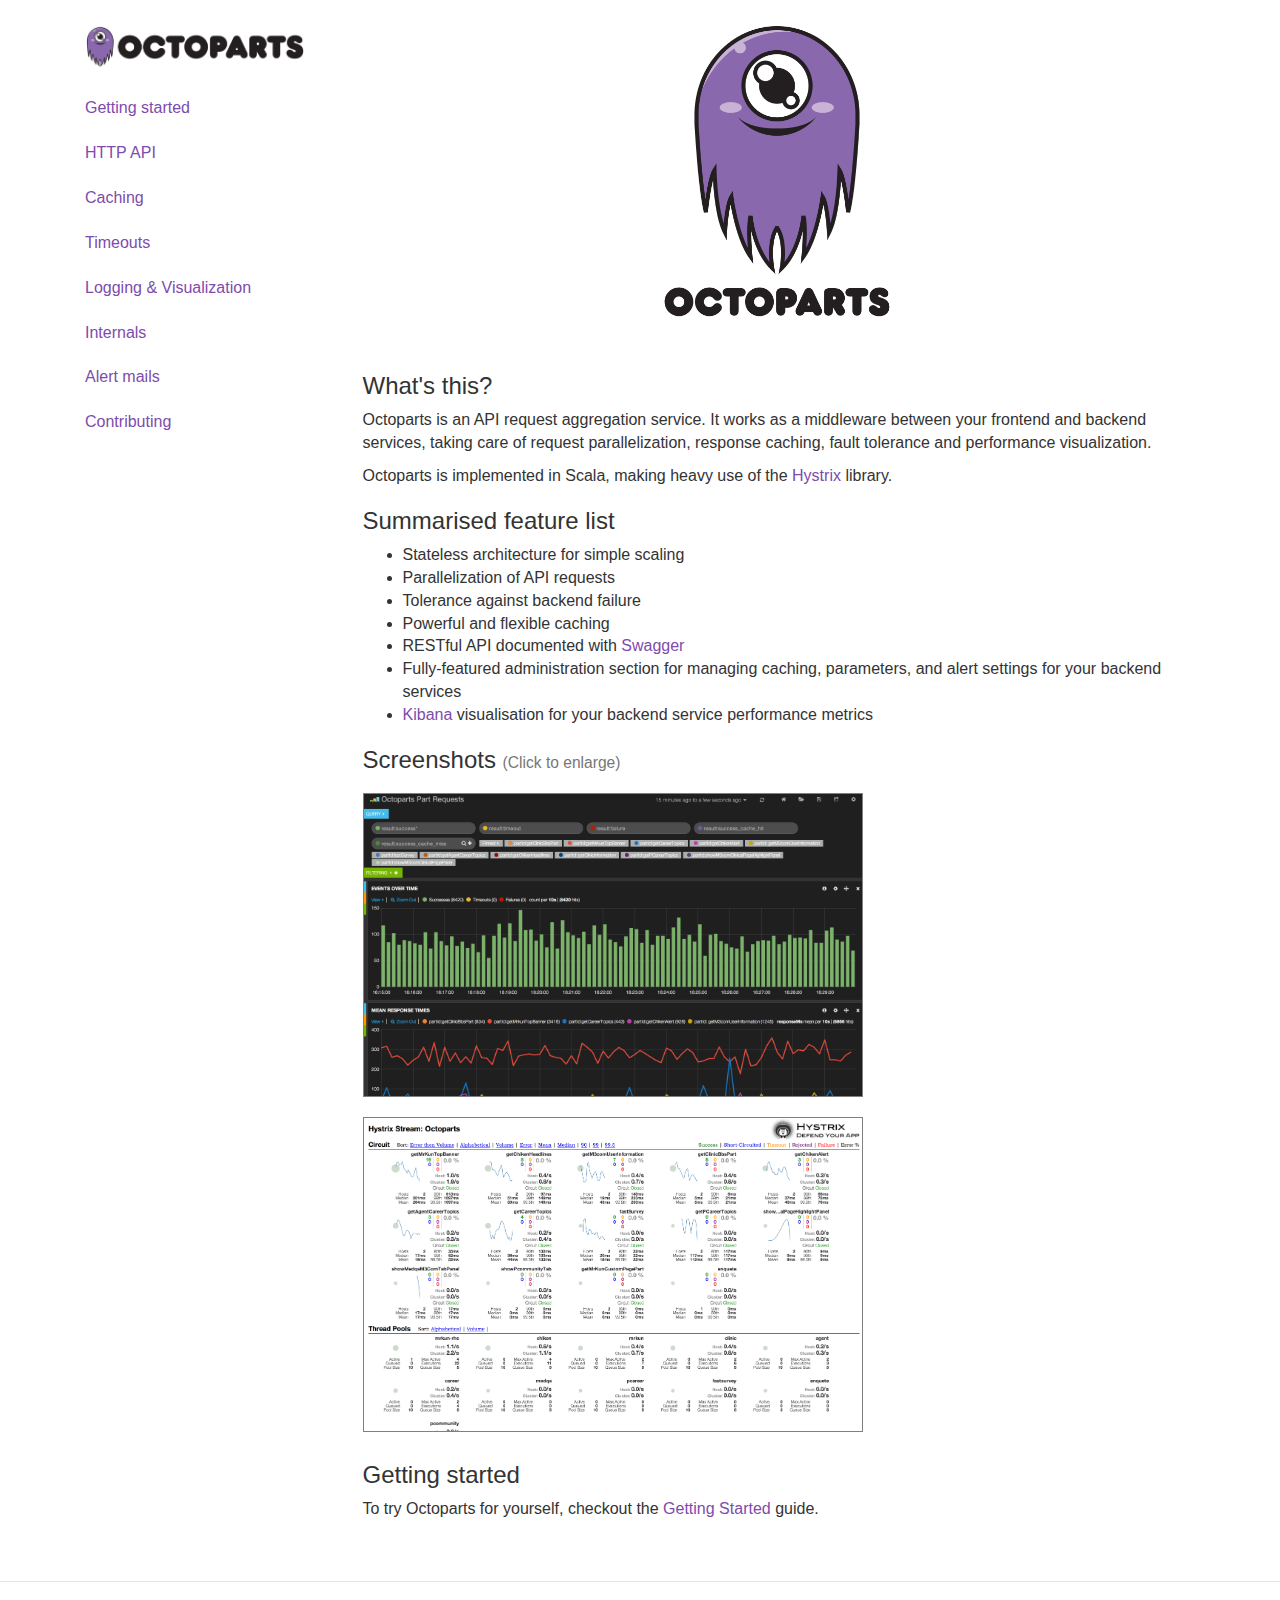
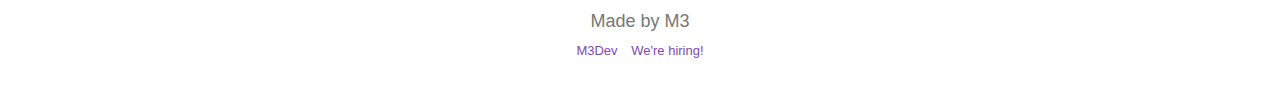
==== index.html @ 162392ee "Automated commit at 2014-09-04 22:58:31 UTC by middleman-deploy 0.3.0" ====
<!DOCTYPE html>
<!--[if lt IE 7]>      <html class="no-js lt-ie9 lt-ie8 lt-ie7"> <![endif]-->
<!--[if IE 7]>         <html class="no-js lt-ie9 lt-ie8"> <![endif]-->
<!--[if IE 8]>         <html class="no-js lt-ie9"> <![endif]-->
<!--[if gt IE 8]><!--> <html lang="en" class="no-js"> <!--<![endif]-->
  <head>
    <meta charset="utf-8">
    <meta http-equiv="X-UA-Compatible" content="IE=edge,chrome=1">
    <!-- Use title if it's in the page YAML frontmatter -->
    <title>Octoparts</title>
    <meta name="description" content="">
    <meta name="viewport" content="width=device-width, initial-scale=h">

    <!-- Place favicon.ico and apple-touch-icon.png in the root directory -->

    <script src="js/vendor/modernizr-2.6.1.min.js"></script>

    <link rel="stylesheet" href="//maxcdn.bootstrapcdn.com/bootstrap/3.2.0/css/bootstrap.min.css">
    <link rel="stylesheet" href="css/main.css">
  </head>
  <body>
    <!--[if lt IE 7]>
        <p class="chromeframe">You are using an outdated browser. <a href="http://browsehappy.com/">Upgrade your browser today</a> or <a href="http://www.google.com/chromeframe/?redirect=true">install Google Chrome Frame</a> to better experience this site.</p>
    <![endif]-->

    <div class="container">
      <div class="row">

        <div class="col-md-3">
          <div id="sidebar">
            <div class="sidebar-logo">
<a href="./">                  <img width="220px" src="img/octo_logo1.png" />
</a>            </div>

            <ul class="nav nav-pills nav-stacked">
              <li ><a href="getting-started.html">Getting started</a></a></li>
              <li ><a href="http-api.html">HTTP API</a></a></li>
              <li ><a href="caching.html">Caching</a></a></li>
              <li ><a href="timeouts.html">Timeouts</a></a></li>
              <li ><a href="logging-visualization.html">Logging & Visualization</a></a></li>
              <li ><a href="internals.html">Internals</a></a></li>
              <li ><a href="alert-mails.html">Alert mails</a></a></li>
              <li ><a href="contributing.html">Contributing</a></a></li>
            </ul>
          </div>
        </div>

        <div class="col-md-9">
          <h1></h1>
          <div class="big-logo">
  <img width="250px" src="img/octo_logo2.png" />
</div>

<h3>What's this?</h3>

<p>Octoparts is an API request aggregation service. It works as a middleware between your frontend and backend services, taking care of request parallelization, response caching, fault tolerance and performance visualization.</p>

<p>Octoparts is implemented in Scala, making heavy use of the <a href="https://github.com/Netflix/Hystrix">Hystrix</a> library.</p>

<h3>Summarised feature list</h3>
<ul>
  <li>Stateless architecture for simple scaling</li>
  <li>Parallelization of API requests</li>
  <li>Tolerance against backend failure</li>
  <li>Powerful and flexible caching</li>
  <li>RESTful API documented with <a href="http://swagger.wordnik.com/">Swagger</a></li>
  <li>Fully-featured administration section for managing caching, parameters, and alert settings for your backend services</li>
  <li><a href="http://www.elasticsearch.org/overview/kibana/">Kibana</a> visualisation for your backend service performance metrics</li>
</ul>

<h3>Screenshots <small>(Click to enlarge)</small></h3>

<div class="screenshot">
<a target="_blank" href="img/kibana_dashboard.png">    <img width="500px" src="img/kibana_dashboard.png" />
</a></div>

<div class="screenshot">
<a target="_blank" href="img/hystrix_dashboard.png">    <img width="500px" src="img/hystrix_dashboard.png" />
</a></div>

<h3>Getting started</h3>
<p>To try Octoparts for yourself, checkout the <a href="getting-started.html">Getting Started</a> guide.</p>

        </div>

      </div>
    </div>

    <footer class="site-footer">
      <div class="container">
        <div class="row">
          <div class="col-md-12">
            <h4>Made by M3</h4>
          </div>
        </div>
        <div class="row">
          <div class="col-md-12">
            <ul class="list-inline site-footer-link-list">
                <li>
                  <a href="http://m3dev.github.io/">M3Dev</a>
                </li>
                <li>
                  <a href="http://at.m3.com/job">We're hiring!</a>
                </li>
            </ul>
          </div>
        </div>
      </div>
    </footer>

    <script src="//ajax.googleapis.com/ajax/libs/jquery/1.8.0/jquery.min.js"></script>
    <script>window.jQuery || document.write('<script src="js/vendor/jquery-1.8.0.min.js"><\/script>')</script>
    <script src="//maxcdn.bootstrapcdn.com/bootstrap/3.2.0/js/bootstrap.min.js"></script>
    <script src="js/plugins.js"></script>
    <script src="js/main.js"></script>

    <!-- Google Analytics: change UA-XXXXX-X to be your site's ID. -->
    <script>
        var _gaq=[['_setAccount','UA-XXXXX-X'],['_trackPageview']];
        (function(d,t){var g=d.createElement(t),s=d.getElementsByTagName(t)[0];
        g.src=('https:'==location.protocol?'//ssl':'//www')+'.google-analytics.com/ga.js';
        s.parentNode.insertBefore(g,s)}(document,'script'));
    </script>
  </body>
</html>
---- css/main.css ----
/* Syntax highlighting */

.highlight table td { padding: 5px; }
.highlight table pre { margin: 0; }
.highlight .cm {
  color: #999988;
  font-style: italic;
}
.highlight .cp {
  color: #999999;
  font-weight: bold;
}
.highlight .c1 {
  color: #999988;
  font-style: italic;
}
.highlight .cs {
  color: #999999;
  font-weight: bold;
  font-style: italic;
}
.highlight .c, .highlight .cd {
  color: #999988;
  font-style: italic;
}
.highlight .err {
  color: #a61717;
  background-color: #e3d2d2;
}
.highlight .gd {
  color: #000000;
  background-color: #ffdddd;
}
.highlight .ge {
  color: #000000;
  font-style: italic;
}
.highlight .gr {
  color: #aa0000;
}
.highlight .gh {
  color: #999999;
}
.highlight .gi {
  color: #000000;
  background-color: #ddffdd;
}
.highlight .go {
  color: #888888;
}
.highlight .gp {
  color: #555555;
}
.highlight .gs {
  font-weight: bold;
}
.highlight .gu {
  color: #aaaaaa;
}
.highlight .gt {
  color: #aa0000;
}
.highlight .kc {
  color: #000000;
  font-weight: bold;
}
.highlight .kd {
  color: #000000;
  font-weight: bold;
}
.highlight .kn {
  color: #000000;
  font-weight: bold;
}
.highlight .kp {
  color: #000000;
  font-weight: bold;
}
.highlight .kr {
  color: #000000;
  font-weight: bold;
}
.highlight .kt {
  color: #445588;
  font-weight: bold;
}
.highlight .k, .highlight .kv {
  color: #000000;
  font-weight: bold;
}
.highlight .mf {
  color: #009999;
}
.highlight .mh {
  color: #009999;
}
.highlight .il {
  color: #009999;
}
.highlight .mi {
  color: #009999;
}
.highlight .mo {
  color: #009999;
}
.highlight .m, .highlight .mb, .highlight .mx {
  color: #009999;
}
.highlight .sb {
  color: #d14;
}
.highlight .sc {
  color: #d14;
}
.highlight .sd {
  color: #d14;
}
.highlight .s2 {
  color: #d14;
}
.highlight .se {
  color: #d14;
}
.highlight .sh {
  color: #d14;
}
.highlight .si {
  color: #d14;
}
.highlight .sx {
  color: #d14;
}
.highlight .sr {
  color: #009926;
}
.highlight .s1 {
  color: #d14;
}
.highlight .ss {
  color: #990073;
}
.highlight .s {
  color: #d14;
}
.highlight .na {
  color: #008080;
}
.highlight .bp {
  color: #999999;
}
.highlight .nb {
  color: #0086B3;
}
.highlight .nc {
  color: #445588;
  font-weight: bold;
}
.highlight .no {
  color: #008080;
}
.highlight .nd {
  color: #3c5d5d;
  font-weight: bold;
}
.highlight .ni {
  color: #800080;
}
.highlight .ne {
  color: #990000;
  font-weight: bold;
}
.highlight .nf {
  color: #990000;
  font-weight: bold;
}
.highlight .nl {
  color: #990000;
  font-weight: bold;
}
.highlight .nn {
  color: #555555;
}
.highlight .nt {
  color: #000080;
}
.highlight .vc {
  color: #008080;
}
.highlight .vg {
  color: #008080;
}
.highlight .vi {
  color: #008080;
}
.highlight .nv {
  color: #008080;
}
.highlight .ow {
  color: #000000;
  font-weight: bold;
}
.highlight .o {
  color: #000000;
  font-weight: bold;
}
.highlight .w {
  color: #bbbbbb;
}
.highlight {
  background-color: #f8f8f8;
}
body {
  font-size: 16px;
}

/* Override link color */
a {
  color: #7e4bad;
}

a:hover,
a:focus {
  color: #653691;
}

.nav-pills > li.active > a,
.nav-pills > li.active > a:hover,
.nav-pills > li.active > a:focus {
  background-color: #7e4bad;
}

/* Logo */
.sidebar-logo {
  padding: 25px 0 18px 15px;
}

.big-logo {
  text-align: center;
  padding: 0 20px 30px 0;
}

/* Screenshot */
.screenshot {
  padding: 10px 0;
}

.screenshot img {
  border: thin solid gray;
}

/* Footer */
.site-footer {
  margin-top: 50px;
  padding-top: 20px;
  padding-bottom: 20px;
  font-size: 13px;
  color: #777;
  border-top: 1px solid #e5e5e5;
  text-align: center;
}

.site-footer-link-list {
  margin-left: 0;
}
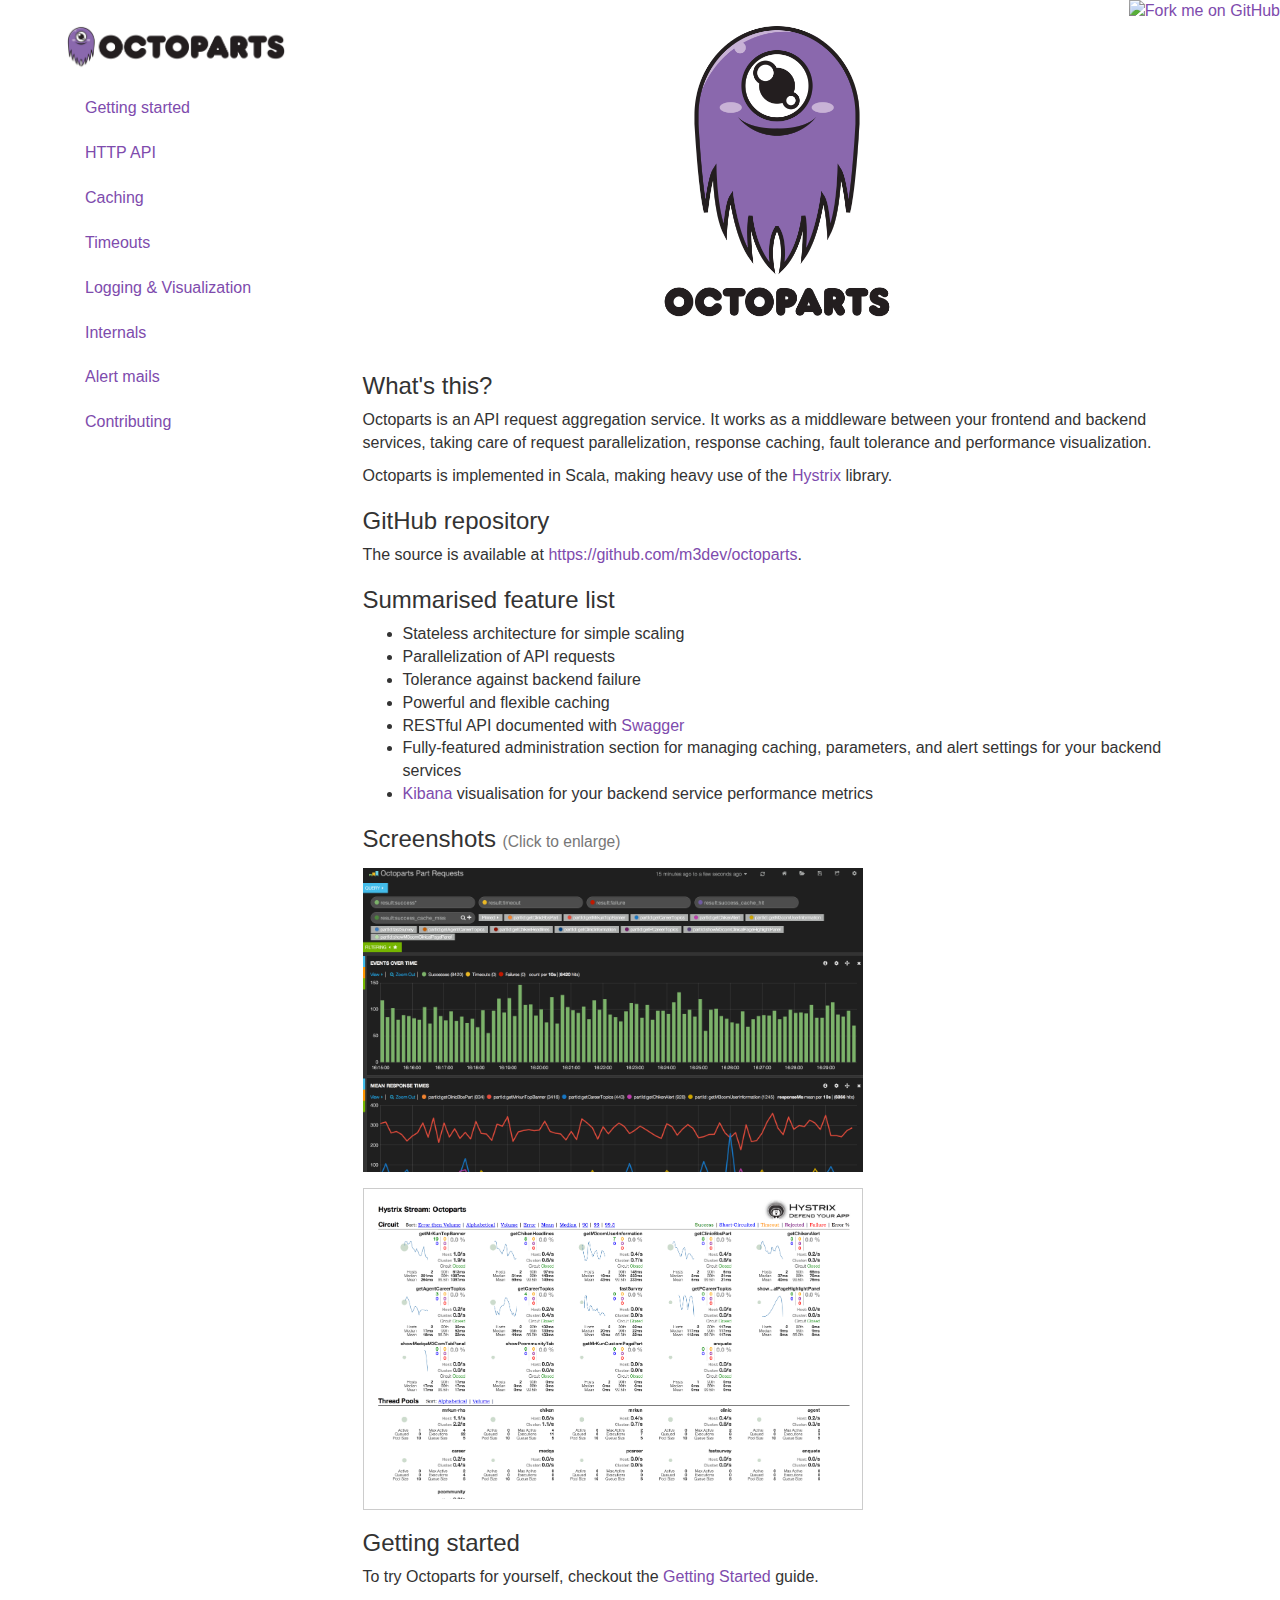
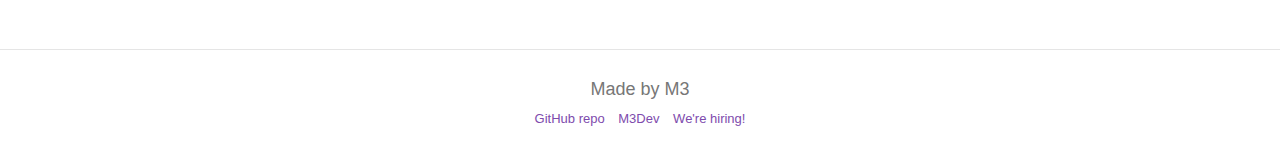
==== commit 3c14b166: "Automated commit at 2014-09-05 23:53:35 UTC by middleman-deploy 0.3.0" ====
--- a/index.html
+++ b/index.html
@@ -22,6 +22,8 @@
     <!--[if lt IE 7]>
         <p class="chromeframe">You are using an outdated browser. <a href="http://browsehappy.com/">Upgrade your browser today</a> or <a href="http://www.google.com/chromeframe/?redirect=true">install Google Chrome Frame</a> to better experience this site.</p>
     <![endif]-->
+
+    <a href="https://github.com/m3dev/octoparts"><img style="position: absolute; top: 0; right: 0; border: 0; z-index: 100" src="https://camo.githubusercontent.com/e7bbb0521b397edbd5fe43e7f760759336b5e05f/68747470733a2f2f73332e616d617a6f6e6177732e636f6d2f6769746875622f726962626f6e732f666f726b6d655f72696768745f677265656e5f3030373230302e706e67" alt="Fork me on GitHub" data-canonical-src="https://s3.amazonaws.com/github/ribbons/forkme_right_green_007200.png"></a>
 
     <div class="container">
       <div class="row">
@@ -57,6 +59,10 @@
 
 <p>Octoparts is implemented in Scala, making heavy use of the <a href="https://github.com/Netflix/Hystrix">Hystrix</a> library.</p>
 
+<h3>GitHub repository</h3>
+
+<p>The source is available at <a href="https://github.com/m3dev/octoparts">https://github.com/m3dev/octoparts</a>.
+
 <h3>Summarised feature list</h3>
 <ul>
   <li>Stateless architecture for simple scaling</li>
@@ -74,7 +80,7 @@
 <a target="_blank" href="img/kibana_dashboard.png">    <img width="500px" src="img/kibana_dashboard.png" />
 </a></div>
 
-<div class="screenshot">
+<div class="screenshot screenshot-border">
 <a target="_blank" href="img/hystrix_dashboard.png">    <img width="500px" src="img/hystrix_dashboard.png" />
 </a></div>
 
@@ -96,6 +102,9 @@
         <div class="row">
           <div class="col-md-12">
             <ul class="list-inline site-footer-link-list">
+                <li>
+                  <a href="https://github.com/m3dev/octoparts">GitHub repo</a>
+                </li>
                 <li>
                   <a href="http://m3dev.github.io/">M3Dev</a>
                 </li>
--- a/css/main.css
+++ b/css/main.css
@@ -229,9 +229,16 @@
   background-color: #7e4bad;
 }
 
+/* Responsive image */
+img {
+  max-width: 100%;
+  height: auto;
+}
+
 /* Logo */
 .sidebar-logo {
-  padding: 25px 0 18px 15px;
+  margin-left: -4px;
+  padding: 25px 0 18px 0;
 }
 
 .big-logo {
@@ -241,11 +248,12 @@
 
 /* Screenshot */
 .screenshot {
-  padding: 10px 0;
-}
-
-.screenshot img {
-  border: thin solid gray;
+  margin: 1em 0;
+}
+
+.screenshot-border img {
+  border: 1px solid #ccc;
+  padding: 10px;
 }
 
 /* Footer */
@@ -262,3 +270,8 @@
 .site-footer-link-list {
   margin-left: 0;
 }
+
+/* Make the code sample background colours match */
+.highlight {
+  background-color: #f5f5f5;
+}
